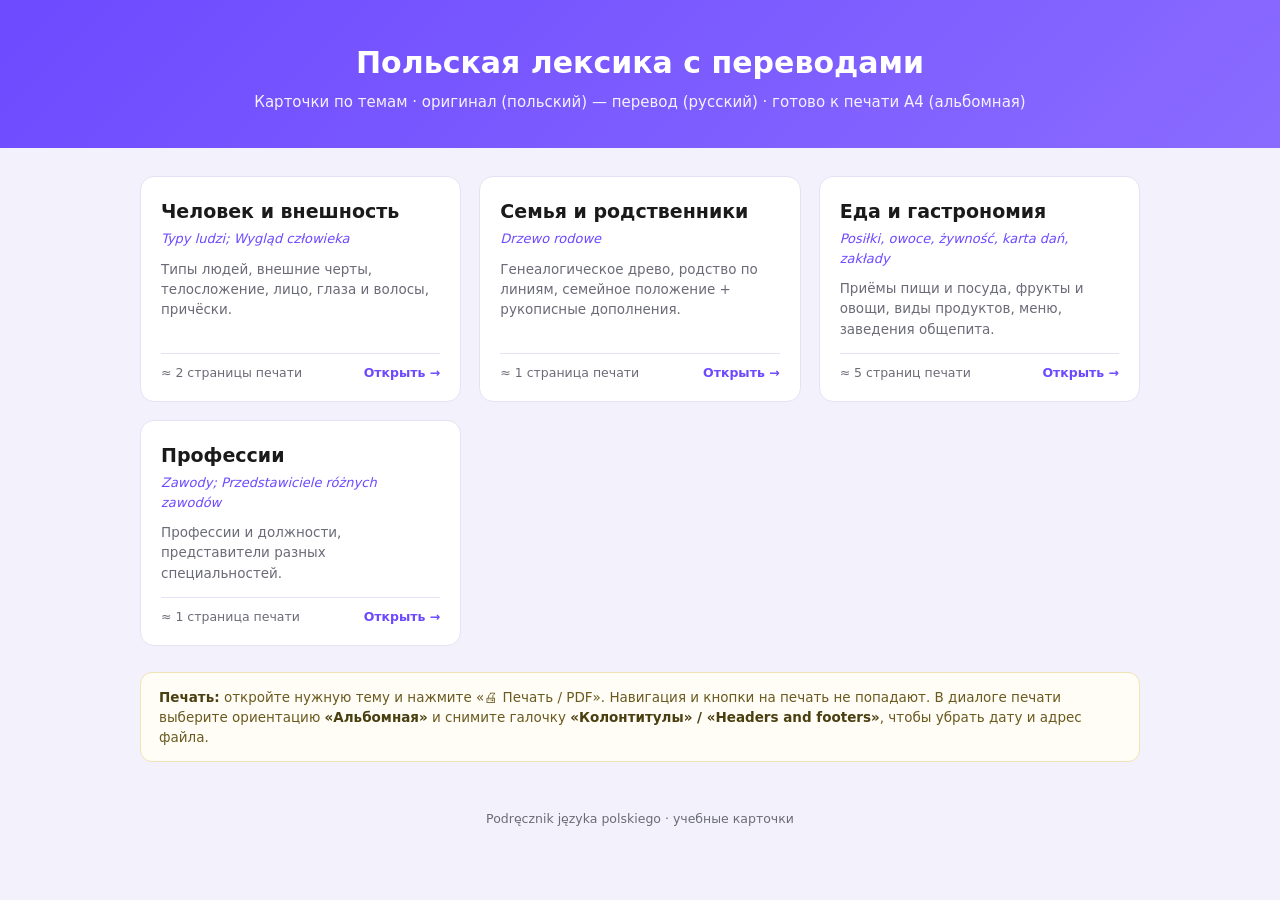
==== index.html @ 270e7f9c "initial" ====
<!DOCTYPE html>
<html lang="ru">
<head>
<meta charset="UTF-8">
<meta name="viewport" content="width=device-width, initial-scale=1.0">
<title>Польская лексика — темы с переводами</title>
<style>
  :root {
    --ink: #1a1a1a;
    --accent: #6d4aff;
    --accent2: #8a6bff;
    --muted: #6b6b78;
    --card: #ffffff;
    --bg: #f3f1fb;
    --line: #e6e2f5;
  }
  * { box-sizing: border-box; }
  body {
    margin: 0;
    background: var(--bg);
    color: var(--ink);
    font-family: "Segoe UI", system-ui, -apple-system, sans-serif;
    line-height: 1.5;
  }
  header {
    background: linear-gradient(135deg, var(--accent), var(--accent2));
    color: #fff;
    padding: 40px 24px 34px;
    text-align: center;
  }
  header h1 { margin: 0 0 6px; font-size: 30px; }
  header p { margin: 0; opacity: .92; font-size: 15px; }

  main { max-width: 1040px; margin: 0 auto; padding: 28px 20px 48px; }

  .grid {
    display: grid;
    grid-template-columns: repeat(auto-fill, minmax(290px, 1fr));
    gap: 18px;
  }

  .card {
    display: flex;
    flex-direction: column;
    background: var(--card);
    border: 1px solid var(--line);
    border-radius: 14px;
    padding: 20px 20px 18px;
    text-decoration: none;
    color: inherit;
    transition: transform .12s ease, box-shadow .12s ease, border-color .12s ease;
  }
  .card:hover {
    transform: translateY(-3px);
    box-shadow: 0 10px 28px rgba(109,74,255,.16);
    border-color: var(--accent);
  }
  .card .num {
    align-self: flex-start;
    background: var(--bg);
    color: var(--accent);
    font-weight: 800;
    font-size: 13px;
    border-radius: 8px;
    padding: 3px 10px;
    margin-bottom: 12px;
  }
  .card h2 { margin: 0 0 4px; font-size: 19px; }
  .card .pl { color: var(--accent); font-style: italic; font-size: 13px; margin: 0 0 10px; }
  .card .desc { color: var(--muted); font-size: 13.5px; margin: 0 0 14px; flex: 1; }
  .card .meta {
    display: flex;
    justify-content: space-between;
    align-items: center;
    font-size: 12.5px;
    color: var(--muted);
    border-top: 1px solid var(--line);
    padding-top: 10px;
  }
  .card .open { color: var(--accent); font-weight: 700; }

  .tip {
    margin: 26px 0 0;
    background: #fffdf5;
    border: 1px solid #f0e3b8;
    border-radius: 12px;
    padding: 14px 18px;
    font-size: 13.5px;
    color: #6a5a20;
  }
  .tip b { color: #4a3f10; }

  footer { text-align: center; color: var(--muted); font-size: 12.5px; padding: 0 20px 30px; }
</style>
</head>
<body>

<header>
  <h1>Польская лексика с переводами</h1>
  <p>Карточки по темам · оригинал (польский) — перевод (русский) · готово к печати A4 (альбомная)</p>
</header>

<main>
  <div class="grid">

    <a class="card" href="01-czlowiek-i-wyglad.html">
      <h2>Человек и внешность</h2>
      <p class="pl">Typy ludzi; Wygląd człowieka</p>
      <p class="desc">Типы людей, внешние черты, телосложение, лицо, глаза и волосы, причёски.</p>
      <div class="meta"><span>≈ 2 страницы печати</span><span class="open">Открыть →</span></div>
    </a>

    <a class="card" href="02-rodzina-drzewo-rodowe.html">
      <h2>Семья и родственники</h2>
      <p class="pl">Drzewo rodowe</p>
      <p class="desc">Генеалогическое древо, родство по линиям, семейное положение + рукописные дополнения.</p>
      <div class="meta"><span>≈ 1 страница печати</span><span class="open">Открыть →</span></div>
    </a>

    <a class="card" href="03-jedzenie-i-gastronomia.html">
      <h2>Еда и гастрономия</h2>
      <p class="pl">Posiłki, owoce, żywność, karta dań, zakłady</p>
      <p class="desc">Приёмы пищи и посуда, фрукты и овощи, виды продуктов, меню, заведения общепита.</p>
      <div class="meta"><span>≈ 5 страниц печати</span><span class="open">Открыть →</span></div>
    </a>

    <a class="card" href="04-zawody.html">
      <h2>Профессии</h2>
      <p class="pl">Zawody; Przedstawiciele różnych zawodów</p>
      <p class="desc">Профессии и должности, представители разных специальностей.</p>
      <div class="meta"><span>≈ 1 страница печати</span><span class="open">Открыть →</span></div>
    </a>

  </div>

  <div class="tip">
    <b>Печать:</b> откройте нужную тему и нажмите «🖨 Печать / PDF». Навигация и кнопки на печать не попадают.
    В диалоге печати выберите ориентацию <b>«Альбомная»</b> и снимите галочку <b>«Колонтитулы» / «Headers and footers»</b>,
    чтобы убрать дату и адрес файла.
  </div>
</main>

<footer>Podręcznik języka polskiego · учебные карточки</footer>

</body>
</html>
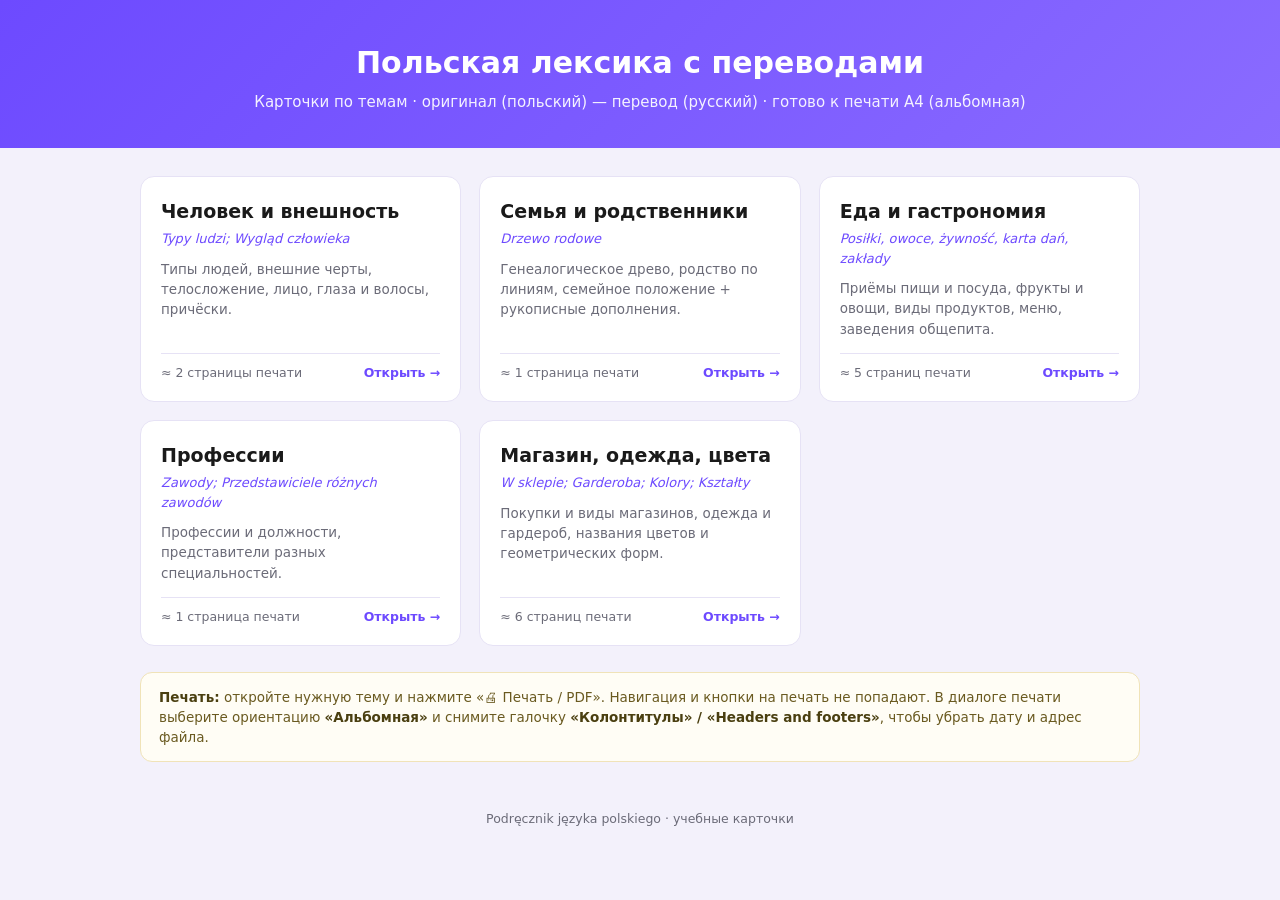
==== commit b2dd04eb: "магазин, одежда, цвета и формы" ====
--- a/index.html
+++ b/index.html
@@ -131,6 +131,13 @@
       <div class="meta"><span>≈ 1 страница печати</span><span class="open">Открыть →</span></div>
     </a>
 
+    <a class="card" href="05-sklep-garderoba-kolory-ksztalty.html">
+      <h2>Магазин, одежда, цвета</h2>
+      <p class="pl">W sklepie; Garderoba; Kolory; Kształty</p>
+      <p class="desc">Покупки и виды магазинов, одежда и гардероб, названия цветов и геометрических форм.</p>
+      <div class="meta"><span>≈ 6 страниц печати</span><span class="open">Открыть →</span></div>
+    </a>
+
   </div>
 
   <div class="tip">
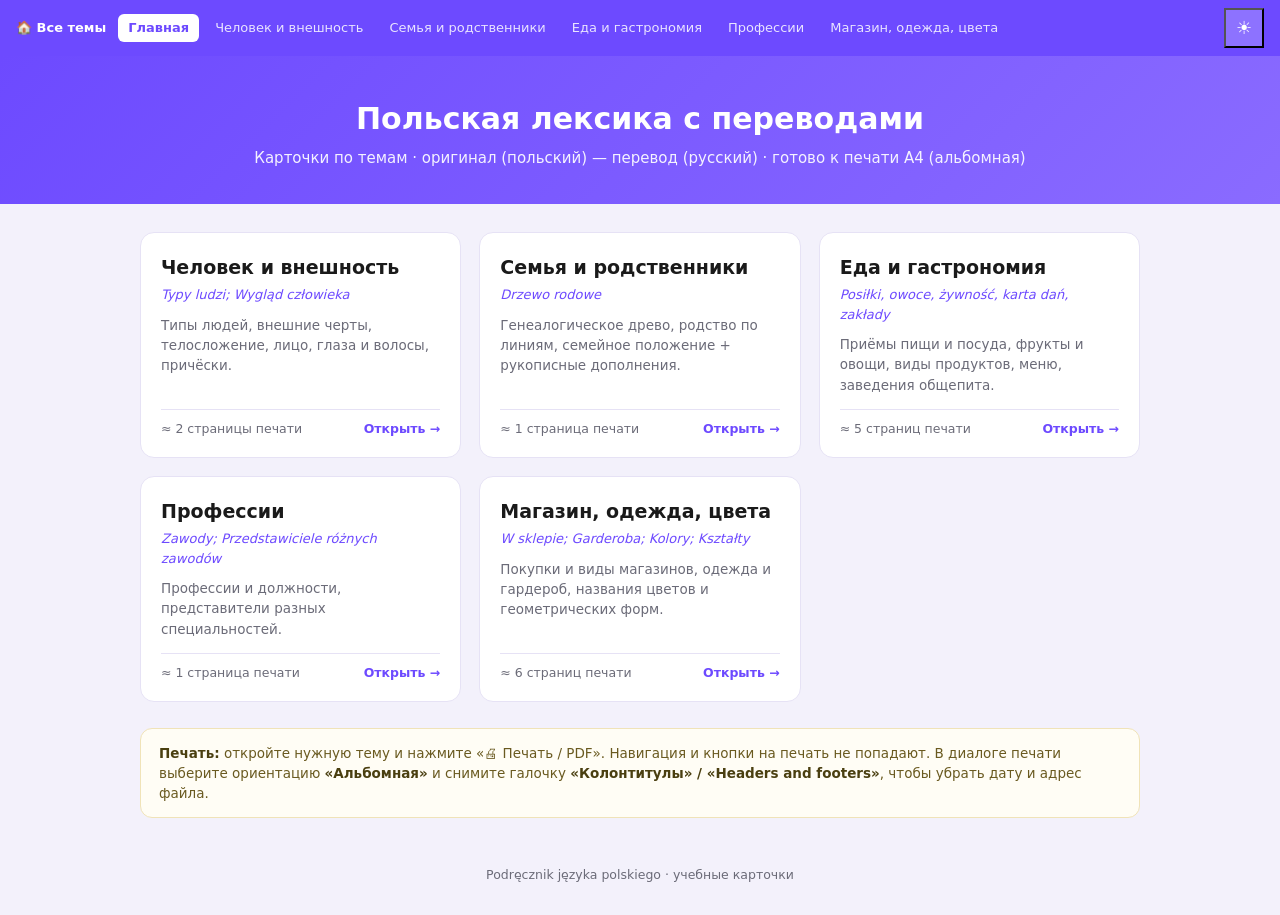
==== commit afe02e72: "add dark theme and burger mobile menu" ====
--- a/index.html
+++ b/index.html
@@ -1,8 +1,10 @@
 <!DOCTYPE html>
 <html lang="ru">
+<script>(function(){try{var t=localStorage.getItem("theme");if(t==="dark")document.documentElement.dataset.theme="dark";}catch(e){}})();</script>
 <head>
 <meta charset="UTF-8">
 <meta name="viewport" content="width=device-width, initial-scale=1.0">
+<link rel="stylesheet" href="theme.css">
 <title>Польская лексика — темы с переводами</title>
 <style>
   :root {
@@ -91,9 +93,120 @@
   .tip b { color: #4a3f10; }
 
   footer { text-align: center; color: var(--muted); font-size: 12.5px; padding: 0 20px 30px; }
+
+  .toolbar {
+    position: sticky;
+    top: 0;
+    z-index: 10;
+    background: var(--accent);
+    color: #fff;
+    display: flex;
+    align-items: center;
+    gap: 12px;
+    flex-wrap: wrap;
+    padding: 8px 16px;
+    font-size: 13px;
+  }
+  .toolbar a { color: #fff; text-decoration: none; }
+  .toolbar .home { font-weight: 700; white-space: nowrap; }
+  .toolbar .links { display: flex; gap: 6px; flex-wrap: wrap; flex: 1; }
+  .toolbar .links a {
+    padding: 4px 10px;
+    border-radius: 6px;
+    opacity: .85;
+    white-space: nowrap;
+  }
+  .toolbar .links a:hover { background: rgba(255,255,255,.18); opacity: 1; }
+  .toolbar .links a.active { background: #fff; color: var(--accent); opacity: 1; font-weight: 700; }
+  .toolbar-top { display: flex; align-items: center; gap: 10px; width: 100%; }
+  .toolbar .home { flex: 1; min-width: 0; }
+  .menu-toggle {
+    display: none;
+    flex-direction: column;
+    justify-content: center;
+    gap: 5px;
+    width: 40px;
+    height: 40px;
+    padding: 0;
+    background: rgba(255,255,255,.15);
+    border: none;
+    border-radius: 8px;
+    cursor: pointer;
+    flex-shrink: 0;
+  }
+  .menu-toggle:hover { background: rgba(255,255,255,.25); }
+  .toolbar button.menu-toggle,
+  .toolbar button.menu-toggle:hover {
+    background: rgba(255,255,255,.22);
+    color: #fff;
+    padding: 0;
+    width: 40px;
+    height: 40px;
+    min-width: 40px;
+    font-size: 0;
+  }
+  .toolbar button.menu-toggle span { background: #fff; }
+  .menu-toggle span {
+    display: block;
+    width: 20px;
+    height: 2px;
+    margin: 0 auto;
+    background: #fff;
+    border-radius: 1px;
+    transition: transform .2s ease, opacity .2s ease;
+  }
+  .toolbar.is-open .menu-toggle span:nth-child(1) { transform: translateY(7px) rotate(45deg); }
+  .toolbar.is-open .menu-toggle span:nth-child(2) { opacity: 0; }
+  .toolbar.is-open .menu-toggle span:nth-child(3) { transform: translateY(-7px) rotate(-45deg); }
+
+  @media (min-width: 769px) {
+    .toolbar { flex-wrap: nowrap; }
+    .toolbar-top { display: contents; }
+    .toolbar .home { order: 1; flex: 0 0 auto; }
+    .toolbar .links { order: 2; flex: 1; }
+  }
+
+  @media (max-width: 768px) {
+    .toolbar { flex-direction: column; align-items: stretch; gap: 0; padding: 8px 12px; }
+    .menu-toggle { display: flex; }
+    .toolbar .links {
+      display: none;
+      flex-direction: column;
+      gap: 2px;
+      width: 100%;
+      margin-top: 8px;
+      padding-top: 8px;
+      border-top: 1px solid rgba(255,255,255,.2);
+    }
+    .toolbar.is-open .links { display: flex; }
+    .toolbar .links a { padding: 10px 12px; border-radius: 8px; white-space: normal; }
+    header { padding: 28px 20px 24px; }
+    header h1 { font-size: 24px; }
+  }
 </style>
 </head>
 <body>
+
+<div class="toolbar">
+  <div class="toolbar-top">
+    <span class="home">🏠 Все темы</span>
+    <button class="menu-toggle" type="button" aria-expanded="false" aria-controls="nav-menu" aria-label="Открыть меню">
+      <span></span><span></span><span></span>
+    </button>
+    <button class="theme-toggle" type="button" aria-label="Тёмная тема" title="Тёмная тема">
+      <span class="icon-light" aria-hidden="true">☀</span>
+      <span class="icon-dark" aria-hidden="true">☽</span>
+    </button>
+  </div>
+  <nav class="links" id="nav-menu">
+    <a href="index.html" class="active">Главная</a>
+    <a href="01-czlowiek-i-wyglad.html">Человек и внешность</a>
+    <a href="02-rodzina-drzewo-rodowe.html">Семья и родственники</a>
+    <a href="03-jedzenie-i-gastronomia.html">Еда и гастрономия</a>
+    <a href="04-zawody.html">Профессии</a>
+    <a href="05-sklep-garderoba-kolory-ksztalty.html">Магазин, одежда, цвета</a>
+  </nav>
+</div>
 
 <header>
   <h1>Польская лексика с переводами</h1>
@@ -149,5 +262,7 @@
 
 <footer>Podręcznik języka polskiego · учебные карточки</footer>
 
+<script src="site.js"></script>
+
 </body>
 </html>
--- a/theme.css
+++ b/theme.css
@@ -0,0 +1,115 @@
+/* ---- Theme toggle button ---- */
+.toolbar button.theme-toggle {
+  background: rgba(255, 255, 255, .22);
+  color: #fff;
+  width: 40px;
+  height: 40px;
+  min-width: 40px;
+  padding: 0;
+  font-size: 18px;
+  line-height: 1;
+  flex-shrink: 0;
+}
+.toolbar button.theme-toggle:hover {
+  background: rgba(255, 255, 255, .32);
+}
+.theme-toggle .icon-dark { display: none; }
+html[data-theme="dark"] .theme-toggle .icon-light { display: none; }
+html[data-theme="dark"] .theme-toggle .icon-dark { display: inline; }
+
+@media (min-width: 769px) {
+  .theme-toggle { order: 3; }
+  .print-btn { order: 4; }
+}
+
+/* ---- Dark theme ---- */
+html[data-theme="dark"] {
+  color-scheme: dark;
+  --ink: #e8e6f2;
+  --line: #4a4660;
+  --head: #f0eef8;
+  --zebra: #2e2b42;
+  --muted: #a09eb5;
+  --card: #2a2740;
+  --bg: #16141f;
+  --addbg: #3d3528;
+  --addaccent: #f0a030;
+}
+
+html[data-theme="dark"] body {
+  background: #16141f;
+}
+
+html[data-theme="dark"] p.doc-sub,
+html[data-theme="dark"] .theme-head h2 .ru {
+  color: #a09eb5;
+}
+
+html[data-theme="dark"] .block h3 small,
+html[data-theme="dark"] .block .note {
+  color: #8a879c;
+}
+
+html[data-theme="dark"] .block.add h3 {
+  color: #f0c060;
+}
+
+html[data-theme="dark"] .block.add table td {
+  border-color: #6a5838;
+}
+
+html[data-theme="dark"] .block.add tbody tr:nth-child(odd) {
+  background: #2a2520;
+}
+
+/* index.html */
+html[data-theme="dark"] .tip {
+  background: #2a2740;
+  border-color: #4a4660;
+  color: #c4b896;
+}
+
+html[data-theme="dark"] .tip b {
+  color: #e0d4a8;
+}
+
+html[data-theme="dark"] .card:hover {
+  box-shadow: 0 10px 28px rgba(0, 0, 0, .35);
+}
+
+/* Print always light */
+@media print {
+  html[data-theme="dark"] {
+    --ink: #1a1a1a;
+    --line: #c8c8c8;
+    --head: #2b2b2b;
+    --zebra: #f4f3fb;
+  }
+
+  html[data-theme="dark"] body {
+    background: #fff;
+    color: #1a1a1a;
+  }
+
+  html[data-theme="dark"] p.doc-sub,
+  html[data-theme="dark"] .theme-head h2 .ru {
+    color: #555;
+  }
+
+  html[data-theme="dark"] .block h3 small,
+  html[data-theme="dark"] .block .note {
+    color: #888;
+  }
+
+  html[data-theme="dark"] .block.add h3 {
+    color: #8a5300;
+  }
+
+  html[data-theme="dark"] .block.add table td {
+    border-color: #f0d9a8;
+  }
+
+  html[data-theme="dark"] .block.add tbody tr:nth-child(odd) {
+    background: #fffdf7;
+  }
+}
